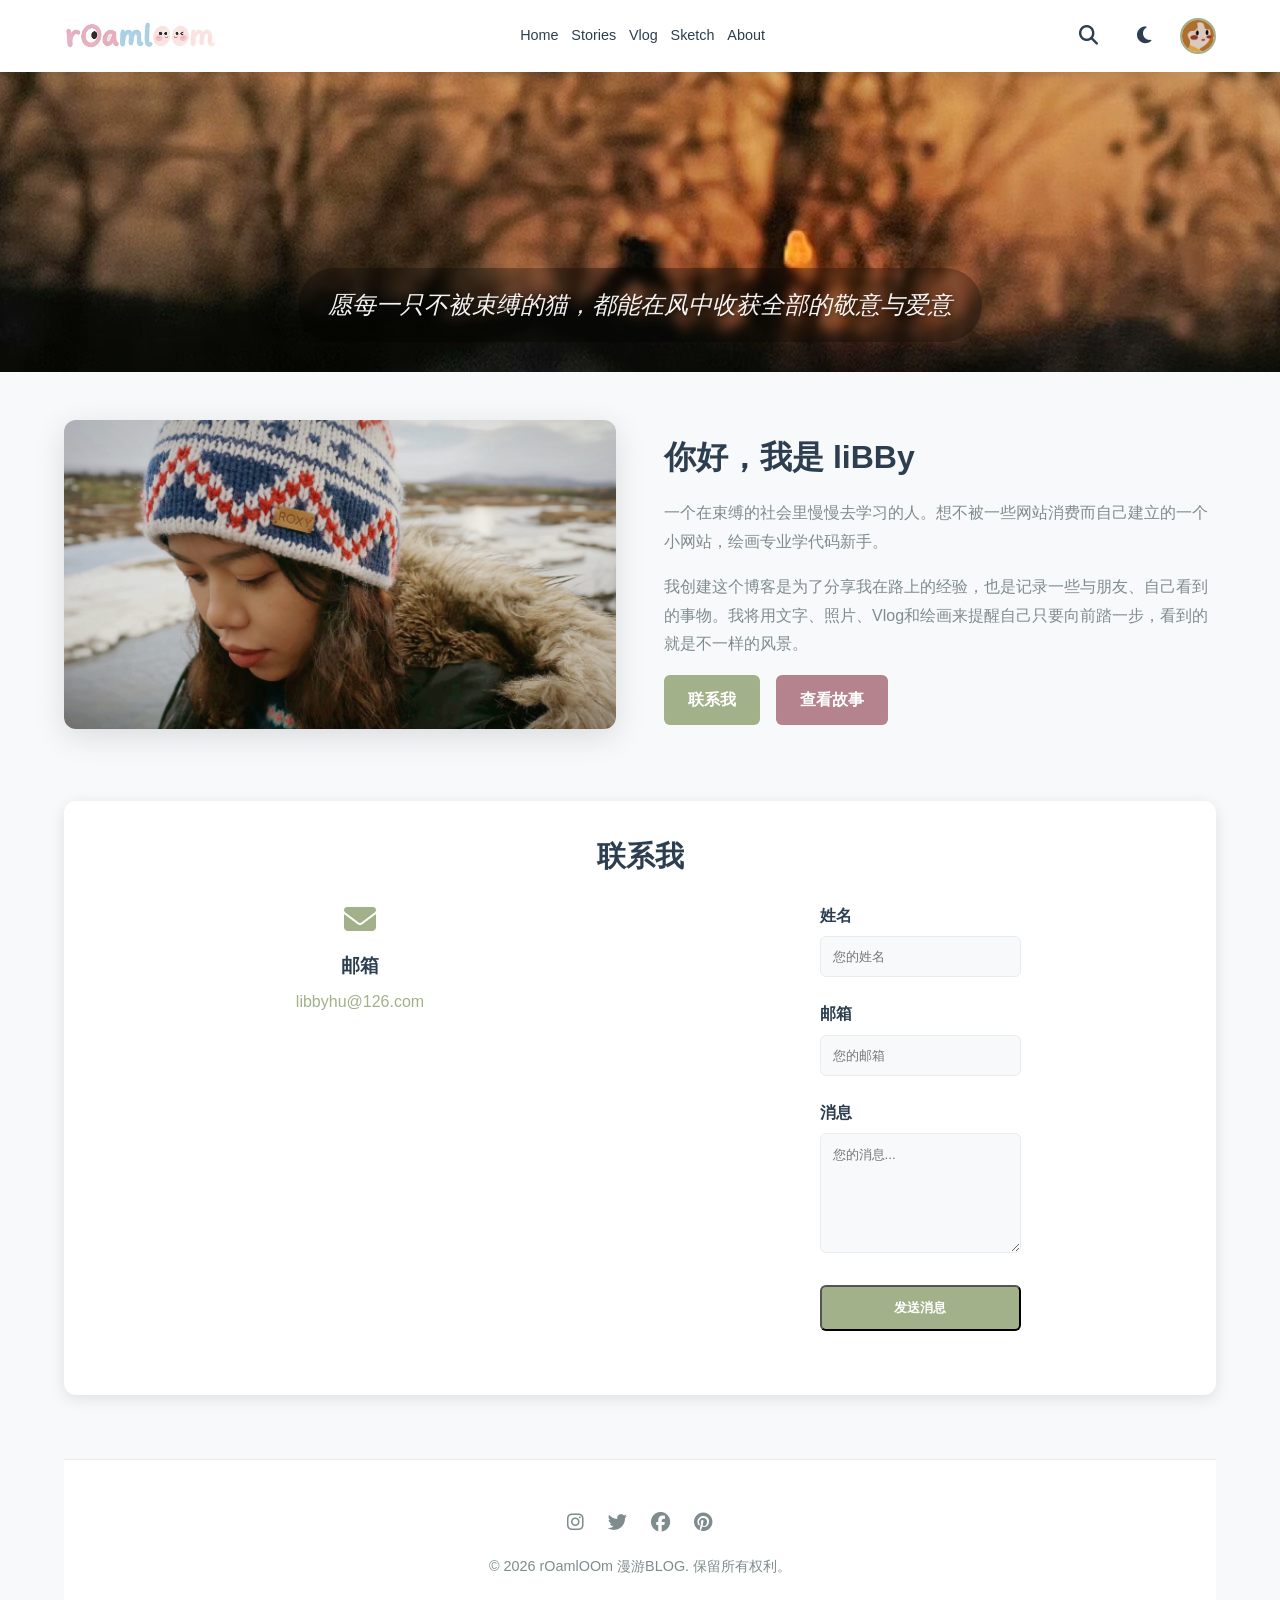
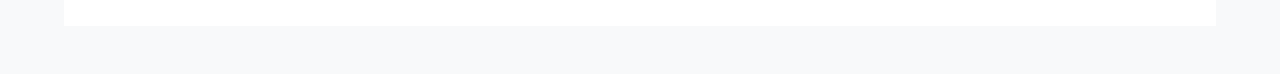
==== about.html @ 9f3d1796 "Update about.html" ====
<!DOCTYPE html>
<html lang="zh-CN">

<style>
    /* ===== 网页端导航 (正常大小) ===== */
    @media (min-width: 769px) {
        .nav-menu {
            display: flex;
            list-style: none;
            gap: 2rem;
            margin: 0;
            padding: 0;
        }
        
        .nav-menu a {
            font-family: 'Comic Sans MS', 'Chalkboard SE', '幼圆', 'Yuanti SC', cursive, sans-serif;
            font-size: 1.3rem;  /* 网页端正常大小 */
            font-weight: 500;
            color: var(--text-primary);
            text-decoration: none;
            padding: 0.5rem 0.8rem;
            transition: all 0.2s ease;
            border-radius: 30px;
            display: inline-block;
        }
        
        .nav-menu a:hover {
            color: var(--accent-main);
            background: rgba(163, 177, 138, 0.1);
            transform: translateY(-2px);
        }
        
        /* Logo 和头像网页端正常大小 */
        .logo img {
            height: 40px;
        }
        
        .nav-avatar {
            width: 36px;
            height: 36px;
        }
        
        .nav-btn {
            font-size: 1.2rem;
            width: 40px;
            height: 40px;
        }
    }
    
    /* ===== 手机端导航 (紧凑版) ===== */
    @media (max-width: 768px) {
        nav {
            display: flex;
            flex-wrap: wrap;
            align-items: center;
            justify-content: space-between;
            padding: 10px 0;
        }
        
        /* Logo 和头像缩小 */
        .logo img {
            height: 32px !important;
        }
        
        .nav-avatar {
            width: 32px !important;
            height: 32px !important;
        }
        
        /* 按钮组 */
        .nav-actions {
            display: flex;
            gap: 8px;
            order: 2;
        }
        
        .nav-btn {
            font-size: 1.1rem !important;
            width: 36px !important;
            height: 36px !important;
        }
        
        /* 导航菜单 - 放在第二行 */
        .nav-menu {
            display: flex !important;
            flex-direction: row !important;
            flex-wrap: wrap !important;
            justify-content: center !important;
            align-items: center !important;
            gap: 8px !important;
            width: 100%;
            order: 3;
            margin-top: 12px;
            padding: 5px 0;
        }
        
        .nav-menu li {
            margin: 0 !important;
        }
        
        .nav-menu a {
            font-family: 'Comic Sans MS', 'Chalkboard SE', '幼圆', cursive, sans-serif;
            font-size: 1rem !important;
            padding: 6px 15px !important;
            white-space: nowrap;
            background: var(--bg-secondary);
            border: 1px solid var(--border-color);
            box-shadow: var(--shadow-sm);
            text-decoration: none;
            border-radius: 30px;
        }
        
        .nav-menu a:hover {
            background: var(--accent-main);
            color: white;
            transform: translateY(-2px);
        }
        
        /* Hero 调整 */
        .hero {
            min-height: 250px !important;
            margin-top: 10px;
        }
        
        .hero p {
            font-size: 1rem !important;
            padding: 12px 20px !important;
            white-space: normal !important;
            width: 95% !important;
        }
    }
    
    /* 更小屏幕 */
    @media (max-width: 480px) {
        .nav-menu a {
            font-size: 0.9rem !important;
            padding: 5px 12px !important;
        }
        
        .logo img {
            height: 28px !important;
        }
        
        .nav-avatar {
            width: 28px !important;
            height: 28px !important;
        }
        
        .nav-btn {
            font-size: 1rem !important;
            width: 32px !important;
            height: 32px !important;
        }
        
        .hero {
            min-height: 220px !important;
        }
        
        .hero p {
            font-size: 0.9rem !important;
            padding: 10px 15px !important;
        }
    }
</style>
    
<head>
    <meta charset="UTF-8">
    <meta name="viewport" content="width=device-width, initial-scale=1.0">
    <meta name="description" content="关于我 - 漫游BLOG">
    <title>关于 - 漫游BLOG</title>
    <link rel="stylesheet" href="css/style.css">
    <link rel="stylesheet" href="https://cdnjs.cloudflare.com/ajax/libs/font-awesome/6.4.0/css/all.min.css">
</head>
<body>
    <!-- Header -->
    <header>
        <div class="container">
            <nav>
                <div class="logo">
                    <!-- 【替换说明】将下方 src 中的图片链接替换为您的 Logo 图片 URL -->
                    <img src="images/about/logo.jpg"auto=format&fit=crop&w=100&q=80" alt="rOamlOOm Logo" style="height: 40px;">
                </div>
                <ul class="nav-menu">
                    <li><a href="index.html">Home</a></li>
                    <li><a href="stories.html">Stories</a></li>
                    <li><a href="vlog.html">Vlog</a></li>
                    <li><a href="sketch.html">Sketch</a></li>
                    <li><a href="about.html">About</a></li>
                </ul>
                <div class="nav-actions">
                    <button class="nav-btn" id="search-toggle" title="搜索">
                        <i class="fas fa-search"></i>
                    </button>
                    <button class="nav-btn" id="theme-toggle" title="切换主题">
                        <i class="fas fa-moon"></i>
                    </button>
                    <!-- 【替换说明】将下方 src 中的图片链接替换为您的个人头像 URL -->
                    <img src="images/about/me.jpeg"auto=format&fit=crop&w=100&q=80" alt="个人头像" class="nav-avatar" title="个人头像">
                </div>
            </nav>
        </div>
    </header>

    <!-- Hero -->
<section class="hero" style="background-image: url('images/about/about.jpg'); background-size: cover; background-position: center; min-height: 300px; position: relative;">
    <div class="container" style="position: absolute; bottom: 30px; left: 50%; transform: translateX(-50%); text-align: center; z-index: 2; width: 90%; max-width: 900px;">
        <p style="color: white; text-shadow: 2px 2px 4px rgba(0,0,0,0.5); font-size: 1.5rem; font-style: italic; background: rgba(0,0,0,0.3); padding: 18px 30px; border-radius: 50px; backdrop-filter: blur(3px); display: inline-block; white-space: nowrap;">
            愿每一只不被束缚的猫，都能在风中收获全部的敬意与爱意
        </p>
    </div>
</section>

    <!-- Main Content -->
    <main class="container-narrow">
        <div style="margin: 3rem 0;">
            <!-- About Section -->
            <div style="display: grid; grid-template-columns: 1fr 1fr; gap: 3rem; align-items: center; margin-bottom: 4rem;">
                <div>
                    <!-- 【替换说明】修改下方 src 为您的个人照片 URL -->
                    <img src="images/about/protrail.JPG"?auto=format&fit=crop&w=600&q=80" alt="关于我" style="width: 100%; border-radius: 12px; box-shadow: var(--shadow-lg);">
                </div>
                <div>
                    <h2 style="font-size: 2rem; margin-bottom: 1rem;">你好，我是 liBBy</h2>
                    <p style="margin-bottom: 1rem; line-height: 1.8; color: var(--text-secondary);">
                        一个在束缚的社会里慢慢去学习的人。想不被一些网站消费而自己建立的一个小网站，绘画专业学代码新手。
                    </p>
                    <p style="margin-bottom: 1rem; line-height: 1.8; color: var(--text-secondary);">
                        我创建这个博客是为了分享我在路上的经验，也是记录一些与朋友、自己看到的事物。我将用文字、照片、Vlog和绘画来提醒自己只要向前踏一步，看到的就是不一样的风景。
                    </p>
                    <div style="display: flex; gap: 1rem;">
                        <a href="#contact" class="btn-read">联系我</a>
                        <a href="stories.html" class="btn-read" style="background: var(--accent-alt);">查看故事</a>
                    </div>
                </div>
            </div>


            <!-- Contact Section -->
            <section id="contact" style="margin: 4rem 0; padding: 2rem; background: var(--bg-secondary); border-radius: 12px; box-shadow: var(--shadow-md);">
                <h2 style="font-size: 1.8rem; margin-bottom: 1.5rem; text-align: center;">联系我</h2>
                <div style="display: grid; grid-template-columns: repeat(auto-fit, minmax(250px, 1fr)); gap: 2rem; margin-bottom: 2rem;">
                    <div style="text-align: center;">
                        <i class="fas fa-envelope" style="font-size: 2rem; color: var(--accent-main); margin-bottom: 1rem;"></i>
                        <h3 style="margin-bottom: 0.5rem;">邮箱</h3>
                        <p><a href="libbyhu@126.com" style="color: var(--accent-main); text-decoration: none;">libbyhu@126.com</a></p>
                    </div>

                <!-- Contact Form -->
                <form style="max-width: 600px; margin: 0 auto;">
                    <div style="margin-bottom: 1.5rem;">
                        <label style="display: block; font-weight: 600; margin-bottom: 0.5rem;">姓名</label>
                        <input type="text" placeholder="您的姓名" style="width: 100%; padding: 0.75rem; border: 1px solid var(--border-color); border-radius: 6px; background: var(--bg-primary); color: var(--text-primary); font-family: inherit;">
                    </div>
                    <div style="margin-bottom: 1.5rem;">
                        <label style="display: block; font-weight: 600; margin-bottom: 0.5rem;">邮箱</label>
                        <input type="email" placeholder="您的邮箱" style="width: 100%; padding: 0.75rem; border: 1px solid var(--border-color); border-radius: 6px; background: var(--bg-primary); color: var(--text-primary); font-family: inherit;">
                    </div>
                    <div style="margin-bottom: 1.5rem;">
                        <label style="display: block; font-weight: 600; margin-bottom: 0.5rem;">消息</label>
                        <textarea placeholder="您的消息..." style="width: 100%; padding: 0.75rem; border: 1px solid var(--border-color); border-radius: 6px; background: var(--bg-primary); color: var(--text-primary); font-family: inherit; min-height: 120px;"></textarea>
                    </div>
                    <button type="submit" class="btn-read" style="width: 100%;">发送消息</button>
                </form>
            </section>

    <!-- Footer -->
    <footer>
        <div class="footer-content">
            <div class="footer-links">
                <a href="#" title="Instagram"><i class="fab fa-instagram"></i></a>
                <a href="#" title="Twitter"><i class="fab fa-twitter"></i></a>
                <a href="#" title="Facebook"><i class="fab fa-facebook"></i></a>
                <a href="#" title="Pinterest"><i class="fab fa-pinterest"></i></a>
            </div>
            <p class="footer-copyright">&copy; 2026 rOamlOOm 漫游BLOG. 保留所有权利。</p>
        </div>
    </footer>

    <script src="js/main.js"></script>
</body>
</html>
---- css/style.css ----
/* Global Variables */
:root {
    --bg-primary: #f8f9fa;
    --bg-secondary: #ffffff;
    --text-primary: #2c3e50;
    --text-secondary: #7f8c8d;
    --border-color: #e9ecef;
    --accent-main: #a3b18a;
    --accent-alt: #b5838d;
    --shadow-sm: 0 2px 8px rgba(0, 0, 0, 0.08);
    --shadow-md: 0 4px 16px rgba(0, 0, 0, 0.1);
    --shadow-lg: 0 8px 32px rgba(0, 0, 0, 0.12);
}

[data-theme="dark"] {
    --bg-primary: #0f1419;
    --bg-secondary: #1a1f2e;
    --text-primary: #e8eaed;
    --text-secondary: #9ca3af;
    --border-color: #2d3748;
    --accent-main: #84a59d;
    --accent-alt: #c9a87c;
    --shadow-sm: 0 2px 8px rgba(0, 0, 0, 0.3);
    --shadow-md: 0 4px 16px rgba(0, 0, 0, 0.4);
    --shadow-lg: 0 8px 32px rgba(0, 0, 0, 0.5);
}

* {
    margin: 0;
    padding: 0;
    box-sizing: border-box;
}

html {
    scroll-behavior: smooth;
}

body {
    font-family: -apple-system, BlinkMacSystemFont, 'Segoe UI', 'PingFang SC', sans-serif;
    background-color: var(--bg-primary);
    color: var(--text-primary);
    line-height: 1.6;
    transition: background-color 0.3s ease, color 0.3s ease;
}

.container {
    max-width: 1200px;
    margin: 0 auto;
    padding: 0 1.5rem;
}

.container-narrow {
    max-width: 1200px;
    margin: 0 auto;
    padding: 0 1.5rem;
}

/* Header & Navigation */
header {
    background: var(--bg-secondary);
    box-shadow: var(--shadow-sm);
    position: sticky;
    top: 0;
    z-index: 100;
}

nav {
    display: flex;
    justify-content: space-between;
    align-items: center;
    padding: 1rem 0;
}

.logo {
    display: flex;
    align-items: center;
    gap: 0.5rem;
}

.logo img {
    height: 40px;
    width: auto;
    object-fit: contain;
}

.logo-text {
    font-size: 1.2rem;
    font-weight: 700;
    color: var(--accent-main);
    letter-spacing: 1px;
}

.nav-menu {
    display: flex;
    list-style: none;
    gap: 2rem;
}

.nav-menu a {
    color: var(--text-primary);
    font-weight: 500;
    transition: color 0.3s ease;
}

.nav-menu a:hover {
    color: var(--accent-main);
}

.nav-actions {
    display: flex;
    gap: 1rem;
    align-items: center;
}

.nav-avatar {
    width: 36px;
    height: 36px;
    border-radius: 50%;
    object-fit: cover;
    cursor: pointer;
    transition: transform 0.3s ease, box-shadow 0.3s ease;
    border: 2px solid var(--accent-main);
}

.nav-avatar:hover {
    transform: scale(1.1);
    box-shadow: var(--shadow-md);
}

.nav-btn {
    background: none;
    border: none;
    color: var(--text-primary);
    font-size: 1.2rem;
    cursor: pointer;
    transition: color 0.3s ease;
}

.nav-btn:hover {
    color: var(--accent-main);
}

/* Hero Section */
.hero {
    background: linear-gradient(135deg, var(--accent-main), #5b8fb8);
    color: white;
    padding: 6rem 0;
    text-align: center;
}

.hero h1 {
    font-size: 3.5rem;
    margin-bottom: 1rem;
    font-weight: 700;
}

.hero p {
    font-size: 1.3rem;
    opacity: 0.95;
}

/* Stories Section - Divider */
.stories-divider {
    display: grid;
    grid-template-columns: 1fr 1fr;
    gap: 2rem;
    margin: 3rem 0;
}

.stories-section {
    display: flex;
    flex-direction: column;
    gap: 2rem;
}

.stories-section-title {
    font-size: 1.5rem;
    font-weight: 700;
    color: var(--accent-main);
    margin-bottom: 1rem;
    padding-bottom: 1rem;
    border-bottom: 2px solid var(--accent-main);
}

/* Footprints Section (Home Page) */
.footprints-section {
    display: grid;
    grid-template-columns: 300px 1fr;
    gap: 3rem;
    margin: 3rem 0;
    align-items: start;
}

.footprints-list {
    background: var(--bg-secondary);
    padding: 2rem;
    border-radius: 12px;
    box-shadow: var(--shadow-md);
    position: sticky;
    top: 100px;
}

.footprints-list h3 {
    font-size: 1.2rem;
    margin-bottom: 1.5rem;
    color: var(--accent-main);
}

.footprints-category {
    margin-bottom: 2rem;
}

.footprints-category h4 {
    font-size: 0.85rem;
    text-transform: uppercase;
    letter-spacing: 1px;
    color: var(--text-secondary);
    margin-bottom: 1rem;
    font-weight: 600;
}

.footprints-list ul {
    list-style: none;
}

.footprints-list li {
    margin-bottom: 0.75rem;
}

.footprints-list a {
    display: inline-flex;
    align-items: center;
    gap: 0.5rem;
    color: var(--text-primary);
    text-decoration: none;
    border-bottom: 1px solid transparent;
    transition: all 0.3s ease;
    font-size: 0.95rem;
}

.footprints-list a:hover {
    color: var(--accent-main);
    border-bottom-color: var(--accent-main);
    padding-left: 0.5rem;
}

.stories-preview {
    display: flex;
    flex-direction: column;
    gap: 1.5rem;
}

/* Grid & Cards */
.grid {
    display: grid;
    grid-template-columns: repeat(auto-fill, minmax(300px, 1fr));
    gap: 2rem;
}

.card {
    background: var(--bg-secondary);
    border-radius: 12px;
    overflow: hidden;
    box-shadow: var(--shadow-md);
    transition: transform 0.3s ease, box-shadow 0.3s ease;
}

.card:hover {
    transform: translateY(-8px);
    box-shadow: var(--shadow-lg);
}

.card-image {
    width: 100%;
    height: 150px;
    object-fit: cover;
}

.card-content {
    padding: 1.5rem;
}

.card-tag {
    display: inline-block;
    background: var(--accent-main);
    color: white;
    padding: 0.4rem 0.8rem;
    border-radius: 20px;
    font-size: 0.8rem;
    margin-bottom: 0.75rem;
}

.card-title {
    font-size: 1.3rem;
    margin-bottom: 0.5rem;
    color: var(--text-primary);
}

.card-meta {
    font-size: 0.9rem;
    color: var(--text-secondary);
    margin-bottom: 0.75rem;
}

.card-description {
    color: var(--text-secondary);
    margin-bottom: 1rem;
}

.btn-read {
    display: inline-block;
    background: var(--accent-main);
    color: white;
    padding: 0.75rem 1.5rem;
    border-radius: 6px;
    font-weight: 600;
    transition: background 0.3s ease;
    text-decoration: none;
}

.btn-read:hover {
    background: var(--accent-alt);
}

/* Stories Page */
.stories-grid {
    display: grid;
    grid-template-columns: repeat(auto-fill, minmax(280px, 1fr));
    gap: 2rem;
    margin: 3rem 0;
}

.story-card {
    background: var(--bg-secondary);
    border-radius: 12px;
    overflow: hidden;
    box-shadow: var(--shadow-md);
    transition: transform 0.3s ease;
}

.story-card:hover {
    transform: translateY(-8px);
    box-shadow: var(--shadow-lg);
}

.story-card-image {
    width: 100%;
    height: 180px;
    object-fit: cover;
}

.story-card-content {
    padding: 1.5rem;
}

.story-card-title {
    font-size: 1.2rem;
    margin-bottom: 0.5rem;
    color: var(--text-primary);
}

.story-card-meta {
    font-size: 0.85rem;
    color: var(--text-secondary);
    margin-bottom: 0.75rem;
}

.story-card-tag {
    display: inline-block;
    background: var(--accent-main);
    color: white;
    padding: 0.3rem 0.6rem;
    border-radius: 4px;
    font-size: 0.75rem;
}

/* Gallery */
.gallery-grid {
    display: grid;
    grid-template-columns: repeat(4, 1fr);  /* 固定一行4列 */
    gap: 1rem;
    margin: 2rem 0;
}

.gallery-item {
    position: relative;
    overflow: hidden;
    border-radius: 8px;
    cursor: pointer;
    aspect-ratio: 1;
}

.gallery-item img {
    width: 100%;
    height: 100%;
    object-fit: cover;
    transition: transform 0.3s ease;
}

.gallery-item:hover img {
    transform: scale(1.1);
}

/* Lightbox */
.lightbox {
    display: none;
    position: fixed;
    top: 0;
    left: 0;
    width: 100%;
    height: 100%;
    background: rgba(0, 0, 0, 0.9);
    z-index: 1000;
    justify-content: center;
    align-items: center;
}

.lightbox.active {
    display: flex;
}

.lightbox-content {
    position: relative;
    max-width: 90%;
    max-height: 90%;
}

.lightbox-image {
    width: 100%;
    height: 100%;
    object-fit: contain;
}

.lightbox-close {
    position: absolute;
    top: 20px;
    right: 20px;
    font-size: 2rem;
    color: white;
    cursor: pointer;
    background: none;
    border: none;
}

.lightbox-nav {
    position: absolute;
    top: 50%;
    transform: translateY(-50%);
    background: rgba(255, 255, 255, 0.2);
    color: white;
    border: none;
    font-size: 2rem;
    padding: 1rem;
    cursor: pointer;
}

.lightbox-prev {
    left: 20px;
}

.lightbox-next {
    right: 20px;
}

/* Search Modal */
.search-modal {
    display: none;
    position: fixed;
    top: 0;
    left: 0;
    width: 100%;
    height: 100%;
    background: rgba(0, 0, 0, 0.7);
    z-index: 999;
    justify-content: center;
    align-items: center;
}

.search-modal.active {
    display: flex;
}

.search-modal-content {
    background: var(--bg-secondary);
    padding: 2rem;
    border-radius: 12px;
    width: 90%;
    max-width: 500px;
    box-shadow: var(--shadow-lg);
}

.search-input {
    width: 100%;
    padding: 1rem;
    border: 1px solid var(--border-color);
    border-radius: 8px;
    font-size: 1rem;
    background: var(--bg-primary);
    color: var(--text-primary);
    margin-bottom: 1rem;
}

.search-input:focus {
    outline: none;
    border-color: var(--accent-main);
}

.search-results {
    max-height: 400px;
    overflow-y: auto;
}

.search-result-item {
    padding: 1rem;
    border-bottom: 1px solid var(--border-color);
    cursor: pointer;
    transition: background 0.3s ease;
}

.search-result-item:hover {
    background: var(--bg-primary);
}

/* Article Page */
.article-hero {
    background-size: cover;
    background-position: center;
    height: 400px;
    display: flex;
    align-items: flex-end;
    padding: 3rem 0;
    position: relative;
}

.article-hero::before {
    content: '';
    position: absolute;
    top: 0;
    left: 0;
    right: 0;
    bottom: 0;
    background: rgba(0, 0, 0, 0.4);
}

.article-hero-content {
    position: relative;
    z-index: 2;
    color: white;
    width: 100%;
}

.article-hero h1 {
    font-size: 2.5rem;
    margin-bottom: 1rem;
}

.article-body {
    background: var(--bg-secondary);
    padding: 3rem;
    margin: 2rem 0;
    border-radius: 12px;
    box-shadow: var(--shadow-md);
}

.article-content {
    max-width: 800px;
    margin: 0 auto;
}

.article-content h2 {
    font-size: 1.8rem;
    margin: 2rem 0 1rem 0;
}

.article-content h3 {
    font-size: 1.3rem;
    margin: 1.5rem 0 0.8rem 0;
}

.article-content p {
    margin-bottom: 1.5rem;
    line-height: 1.8;
}

.article-gallery {
    display: grid;
    grid-template-columns: repeat(auto-fit, minmax(300px, 1fr));
    gap: 1.5rem;
    margin: 2rem 0;
}

.article-gallery img {
    width: 100%;
    height: 300px;
    object-fit: cover;
    border-radius: 8px;
}

.video-embed {
    position: relative;
    padding-bottom: 56.25%;
    height: 0;
    overflow: hidden;
    margin: 2rem 0;
    border-radius: 8px;
}

.video-embed iframe {
    position: absolute;
    top: 0;
    left: 0;
    width: 100%;
    height: 100%;
    border: none;
}

.video-grid {
    display: grid;
    grid-template-columns: repeat(4, 1fr);
    gap: 25px;
    margin: 3rem 0;
}

.video-item {
    background: var(--bg-secondary);
    border-radius: 12px;
    overflow: hidden;
    box-shadow: var(--shadow-md);
    transition: transform 0.3s ease;
}

.video-item:hover {
    transform: translateY(-5px);
}

.video-thumbnail {
    width: 100%;
    height: 220px;  /* 固定高度，比原来的180px大 */
    background: #000;
    overflow: hidden;
}

.video-thumbnail video {
    width: 100%;
    height: 100%;
    object-fit: cover;  /* 用cover填满整个框，确保没有黑边 */
    display: block;
}

.video-info {
    padding: 15px;
}

.video-info h3 {
    font-size: 1.1rem;
    margin-bottom: 8px;
    color: var(--text-primary);
    line-height: 1.4;
    /* 限制标题最多两行，保持统一高度 */
    display: -webkit-box;
    -webkit-line-clamp: 2;
    -webkit-box-orient: vertical;
    overflow: hidden;
    min-height: 3em;
}

.video-info p {
    color: var(--text-secondary);
    font-size: 0.9rem;
    margin: 0;
}

/* 响应式：屏幕变小时调整列数 */
@media (max-width: 992px) {
    .video-grid {
        grid-template-columns: repeat(3, 1fr);
    }
}

@media (max-width: 768px) {
    .video-grid {
        grid-template-columns: repeat(2, 1fr);
    }
    .video-thumbnail {
        height: 200px;
    }
}

@media (max-width: 480px) {
    .video-grid {
        grid-template-columns: 1fr;
    }
    .video-thumbnail {
        height: 240px;  /* 手机上稍微大一点 */
    }
}


/* Footer */
footer {
    background: var(--bg-secondary);
    border-top: 1px solid var(--border-color);
    padding: 3rem 0;
    margin-top: 4rem;
}

.footer-content {
    max-width: 1200px;
    margin: 0 auto;
    text-align: center;
}

.footer-links {
    display: flex;
    justify-content: center;
    gap: 1.5rem;
    margin-bottom: 1rem;
}

.footer-links a {
    font-size: 1.2rem;
    color: var(--text-secondary);
    transition: color 0.3s ease;
}

.footer-links a:hover {
    color: var(--accent-main);
}

.footer-copyright {
    color: var(--text-secondary);
    font-size: 0.9rem;
}

/* Responsive */
@media (max-width: 768px) {
    .hero h1 {
        font-size: 2rem;
    }

    .footprints-section {
        grid-template-columns: 1fr;
        gap: 2rem;
    }

    .footprints-list {
        position: static;
    }

    .grid,
    .stories-grid,
    .video-grid {
        grid-template-columns: 1fr;
    }

    .nav-menu {
        gap: 1rem;
        font-size: 0.9rem;
    }
}

@media (max-width: 768px) {
    .gallery-grid {
        grid-template-columns: repeat(5, 1fr);
        gap: 0.8rem;
    }

  .nav-menu {
    flex-direction: column;
  }
}
    .nav-menu {
        display: flex;  /* 改成 flex，让菜单显示 */
        flex-wrap: wrap;  /* 允许换行 */
        justify-content: center;  /* 居中 */
        gap: 0.8rem;  /* 减小间距 */
    }
    
    .nav-menu li {
        margin: 0;
    }
    
    .nav-menu a {
        font-size: 0.9rem;  /* 字体小一点 */
        padding: 0.3rem 0;  /* 减少内边距 */
    }
}
    .hero h1 {
        font-size: 1.5rem;
    }

    .gallery-grid {
        grid-template-columns: repeat(2, 1fr);
        gap: 1rem;
    }
}
/* ===== 文章左侧目录（TOC） ===== */
.article-layout {
  display: flex;
  gap: 40px;
  align-items: flex-start;
}

.article-toc {
  width: 230px;
  position: sticky;
  top: 100px;
  height: fit-content;

  background: rgba(255, 235, 150, 0.08);
  border: 1px solid rgba(255, 200, 0, 0.3);
  border-radius: 12px;
  padding: 16px;
  backdrop-filter: blur(6px); /* 毛玻璃效果 */
}

.article-toc ul {
  list-style: none;
  padding: 0;
}

.article-toc a {
  text-decoration: none;
  color: #666;
  font-size: 14px;
  padding: 6px 8px;
  border-radius: 6px;
  transition: all 0.2s ease;
}

.article-toc a:hover {
  background: rgba(255, 200, 0, 0.25);
  color: #000;
  transform: translateX(3px); /* 微微右移 */
}

.article-toc a::before {
  content: "👉";
  margin-right: 6px;
}

.article-content {
  flex: 1;
  min-width: 0;
}
.article-content h2 {
  scroll-margin-top: 100px;
}

.image-caption-corner {
    position: absolute;
    bottom: 10px;
    left: 10px;
    background: rgba(0,0,0,0.6);
    color: white;
    padding: 4px 8px;

    /* 移动端优化 */
@media (max-width: 768px) {
    /* 让足迹部分变成上下排列 */
    .footprints-section {
        grid-template-columns: 1fr !important;
        gap: 1rem !important;
    }

    /* 左侧列表变成横向滚动或网格 */
    .footprints-list {
        position: static !important;
        width: 100% !important;
        padding: 1rem !important;
    }

    /* 让国家列表横向排列 */
    .footprints-category ul {
        display: flex;
        flex-wrap: wrap;
        gap: 10px;
    }

    .footprints-category li {
        margin-bottom: 0;
    }

    .footprints-category a {
        display: inline-block;
        background: var(--bg-secondary);
        padding: 8px 16px;
        border-radius: 30px;
        border: 1px solid var(--border-color);
        font-size: 0.9rem;
    }

    /* 卡片图片在手机上调整 */
    .card-image {
        height: 250px;
    }

    /* Hero 文字在手机上不换行问题 */
    .hero p {
        white-space: normal !important;
        font-size: 1.2rem !important;
        padding: 15px 20px !important;
        width: 95% !important;
    }
}

/* 小屏幕手机 */
@media (max-width: 480px) {
    .hero p {
        font-size: 1rem !important;
        padding: 12px 15px !important;
    }

    .footprints-category ul {
        gap: 8px;
    }

    .footprints-category a {
        padding: 6px 12px;
        font-size: 0.8rem;
    }
}
    border-radius: 4px;
    font-size: 0.7rem;
    opacity: 0.8;
}
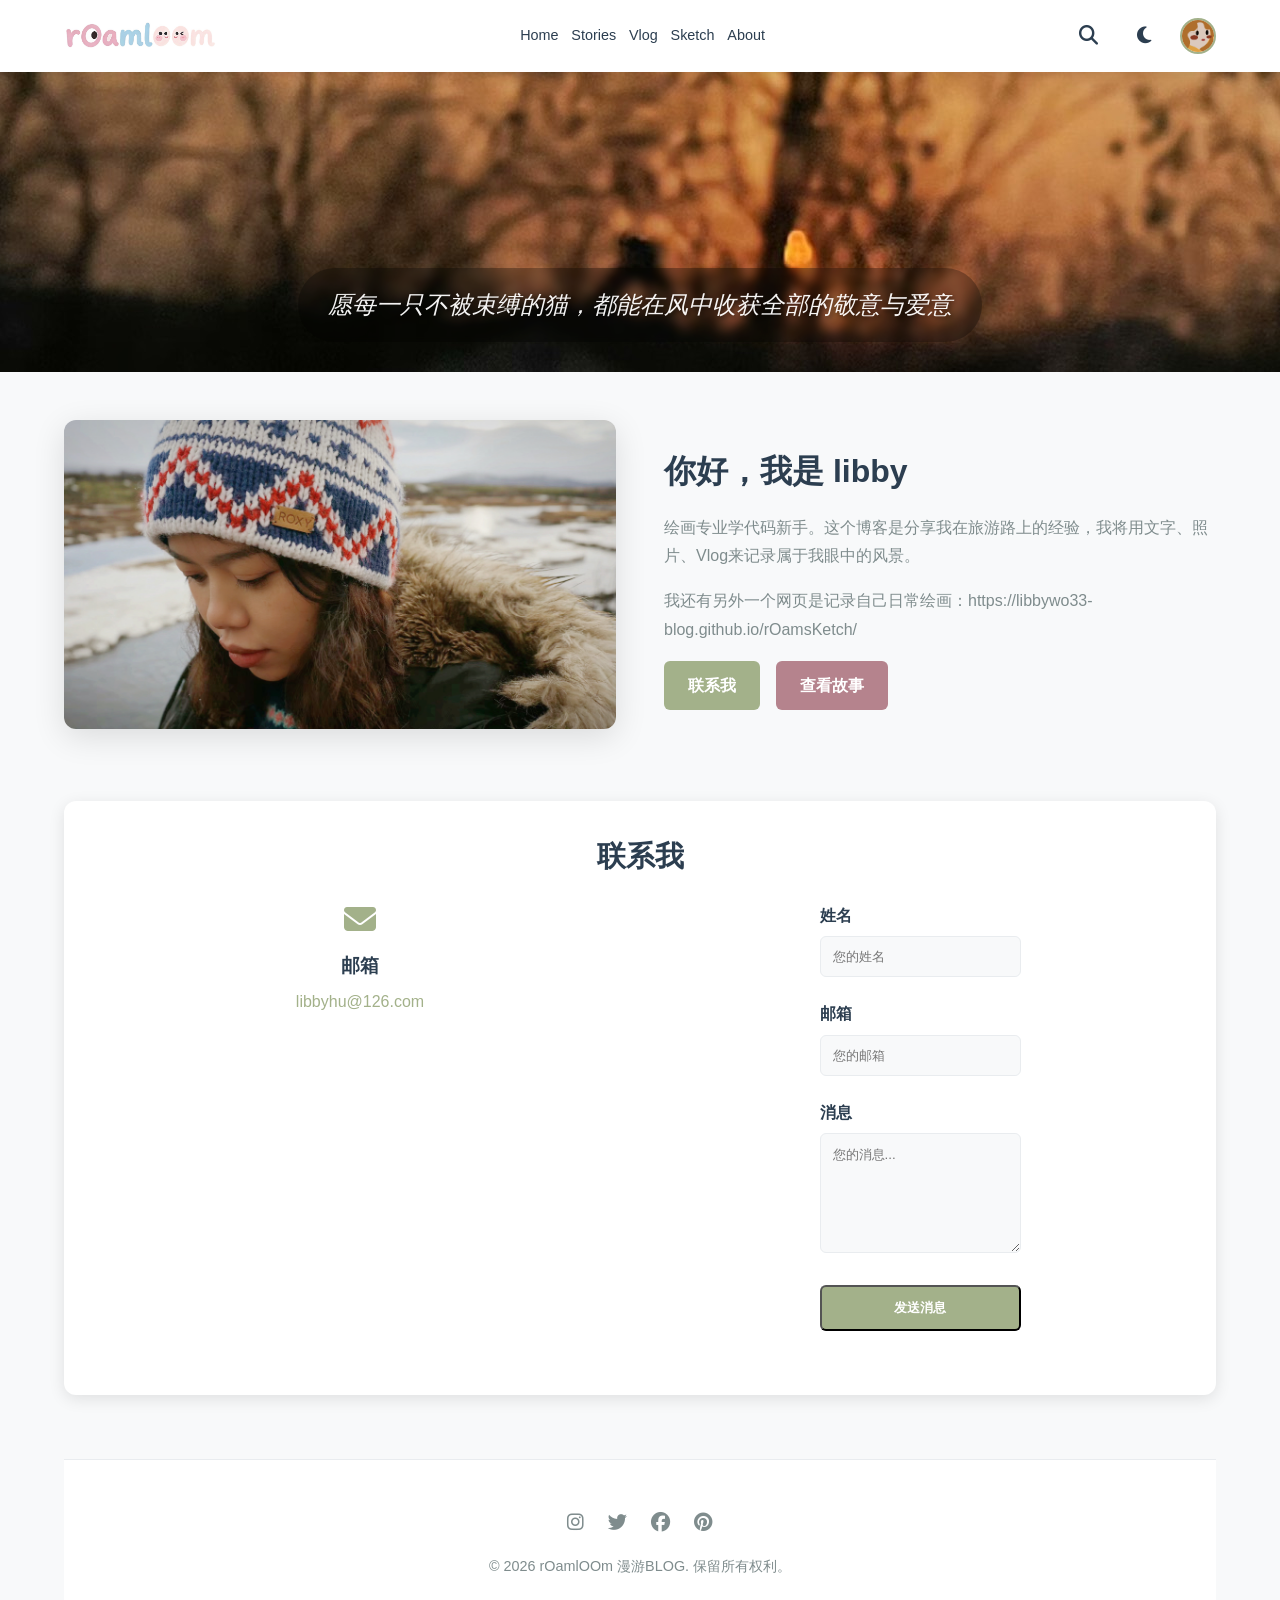
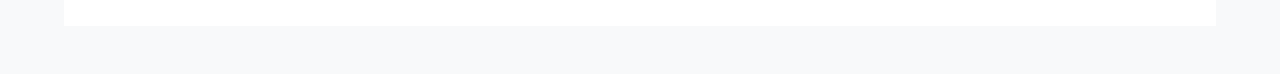
==== commit ec9655da: "Update about.html" ====
--- a/about.html
+++ b/about.html
@@ -220,12 +220,13 @@
                     <img src="images/about/protrail.JPG"?auto=format&fit=crop&w=600&q=80" alt="关于我" style="width: 100%; border-radius: 12px; box-shadow: var(--shadow-lg);">
                 </div>
                 <div>
-                    <h2 style="font-size: 2rem; margin-bottom: 1rem;">你好，我是 liBBy</h2>
+                    <h2 style="font-size: 2rem; margin-bottom: 1rem;">你好，我是 libby</h2>
                     <p style="margin-bottom: 1rem; line-height: 1.8; color: var(--text-secondary);">
-                        一个在束缚的社会里慢慢去学习的人。想不被一些网站消费而自己建立的一个小网站，绘画专业学代码新手。
+                        绘画专业学代码新手。这个博客是分享我在旅游路上的经验，我将用文字、照片、Vlog来记录属于我眼中的风景。
+                    </p>
                     </p>
                     <p style="margin-bottom: 1rem; line-height: 1.8; color: var(--text-secondary);">
-                        我创建这个博客是为了分享我在路上的经验，也是记录一些与朋友、自己看到的事物。我将用文字、照片、Vlog和绘画来提醒自己只要向前踏一步，看到的就是不一样的风景。
+                        我还有另外一个网页是记录自己日常绘画：https://libbywo33-blog.github.io/rOamsKetch/
                     </p>
                     <div style="display: flex; gap: 1rem;">
                         <a href="#contact" class="btn-read">联系我</a>
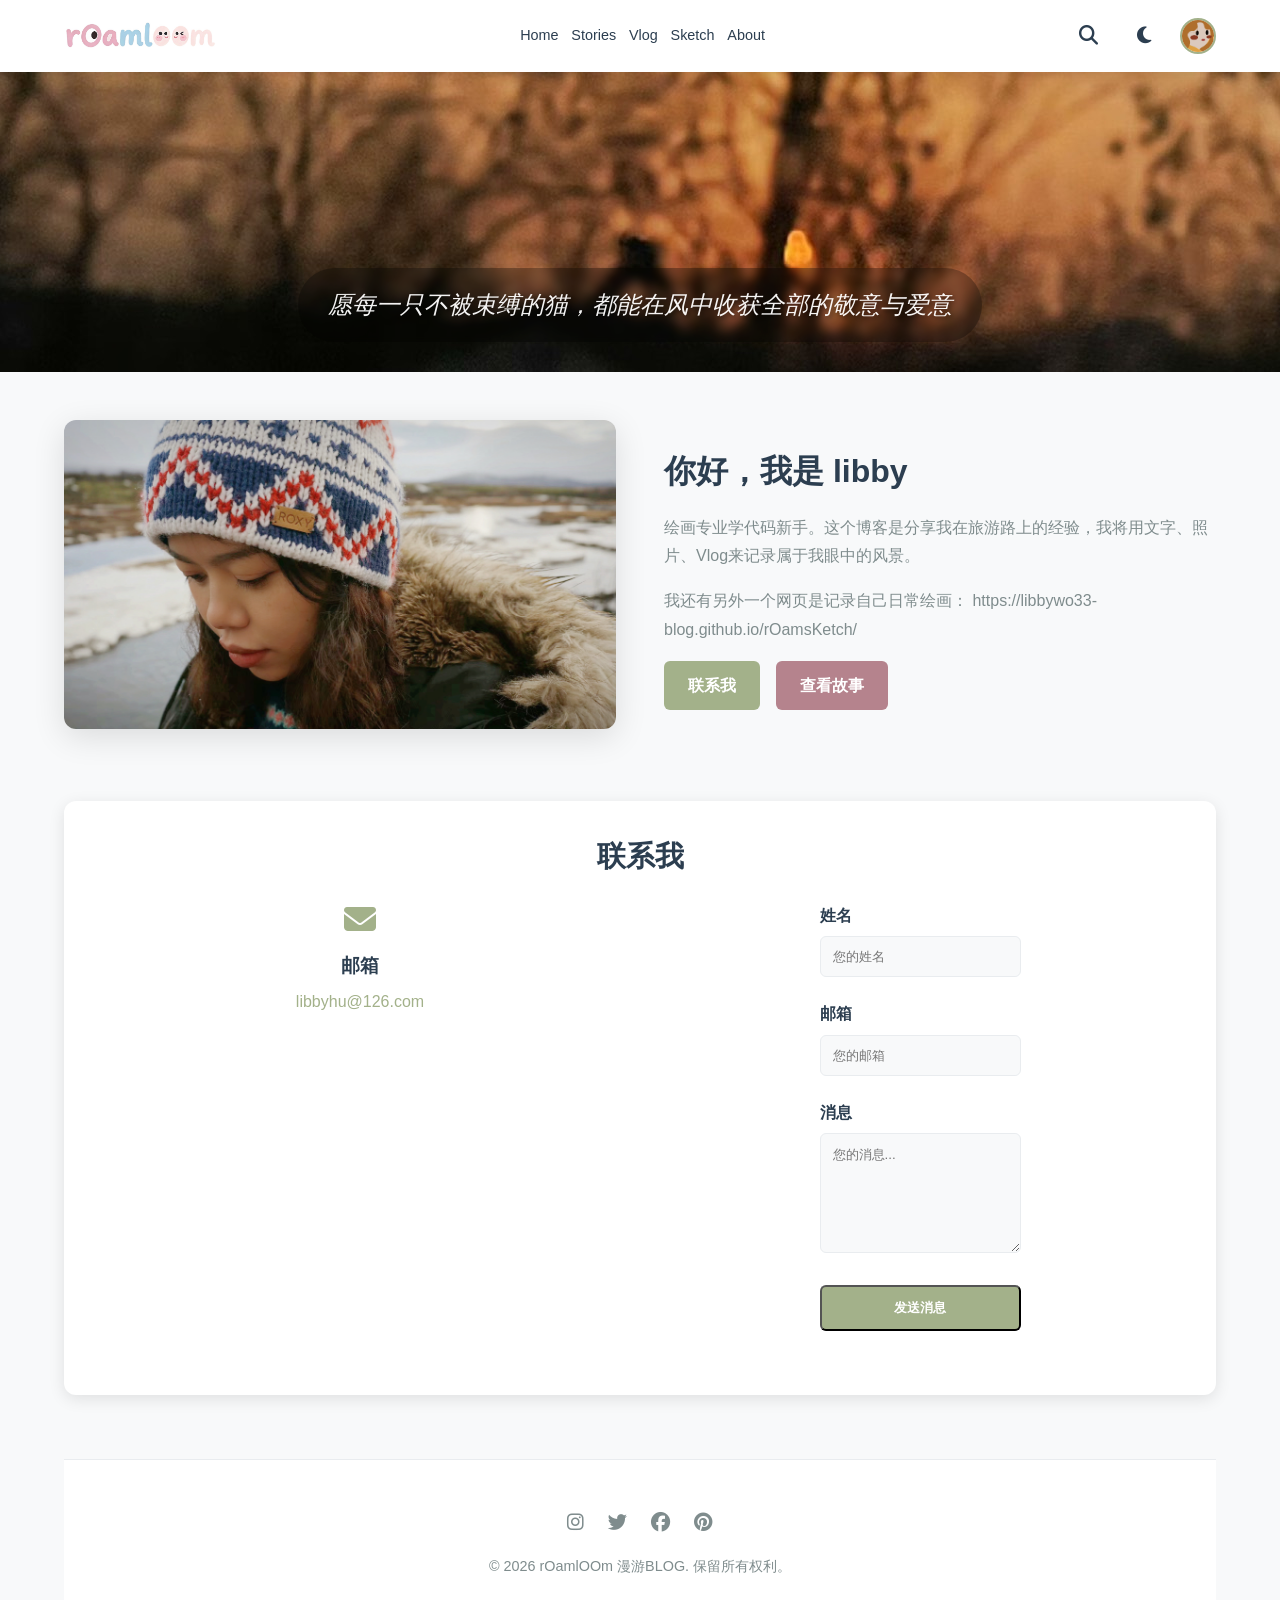
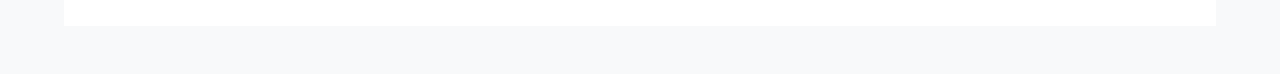
==== commit 72d7c613: "Update about.html" ====
--- a/about.html
+++ b/about.html
@@ -226,7 +226,8 @@
                     </p>
                     </p>
                     <p style="margin-bottom: 1rem; line-height: 1.8; color: var(--text-secondary);">
-                        我还有另外一个网页是记录自己日常绘画：https://libbywo33-blog.github.io/rOamsKetch/
+                        我还有另外一个网页是记录自己日常绘画：
+                        https://libbywo33-blog.github.io/rOamsKetch/
                     </p>
                     <div style="display: flex; gap: 1rem;">
                         <a href="#contact" class="btn-read">联系我</a>
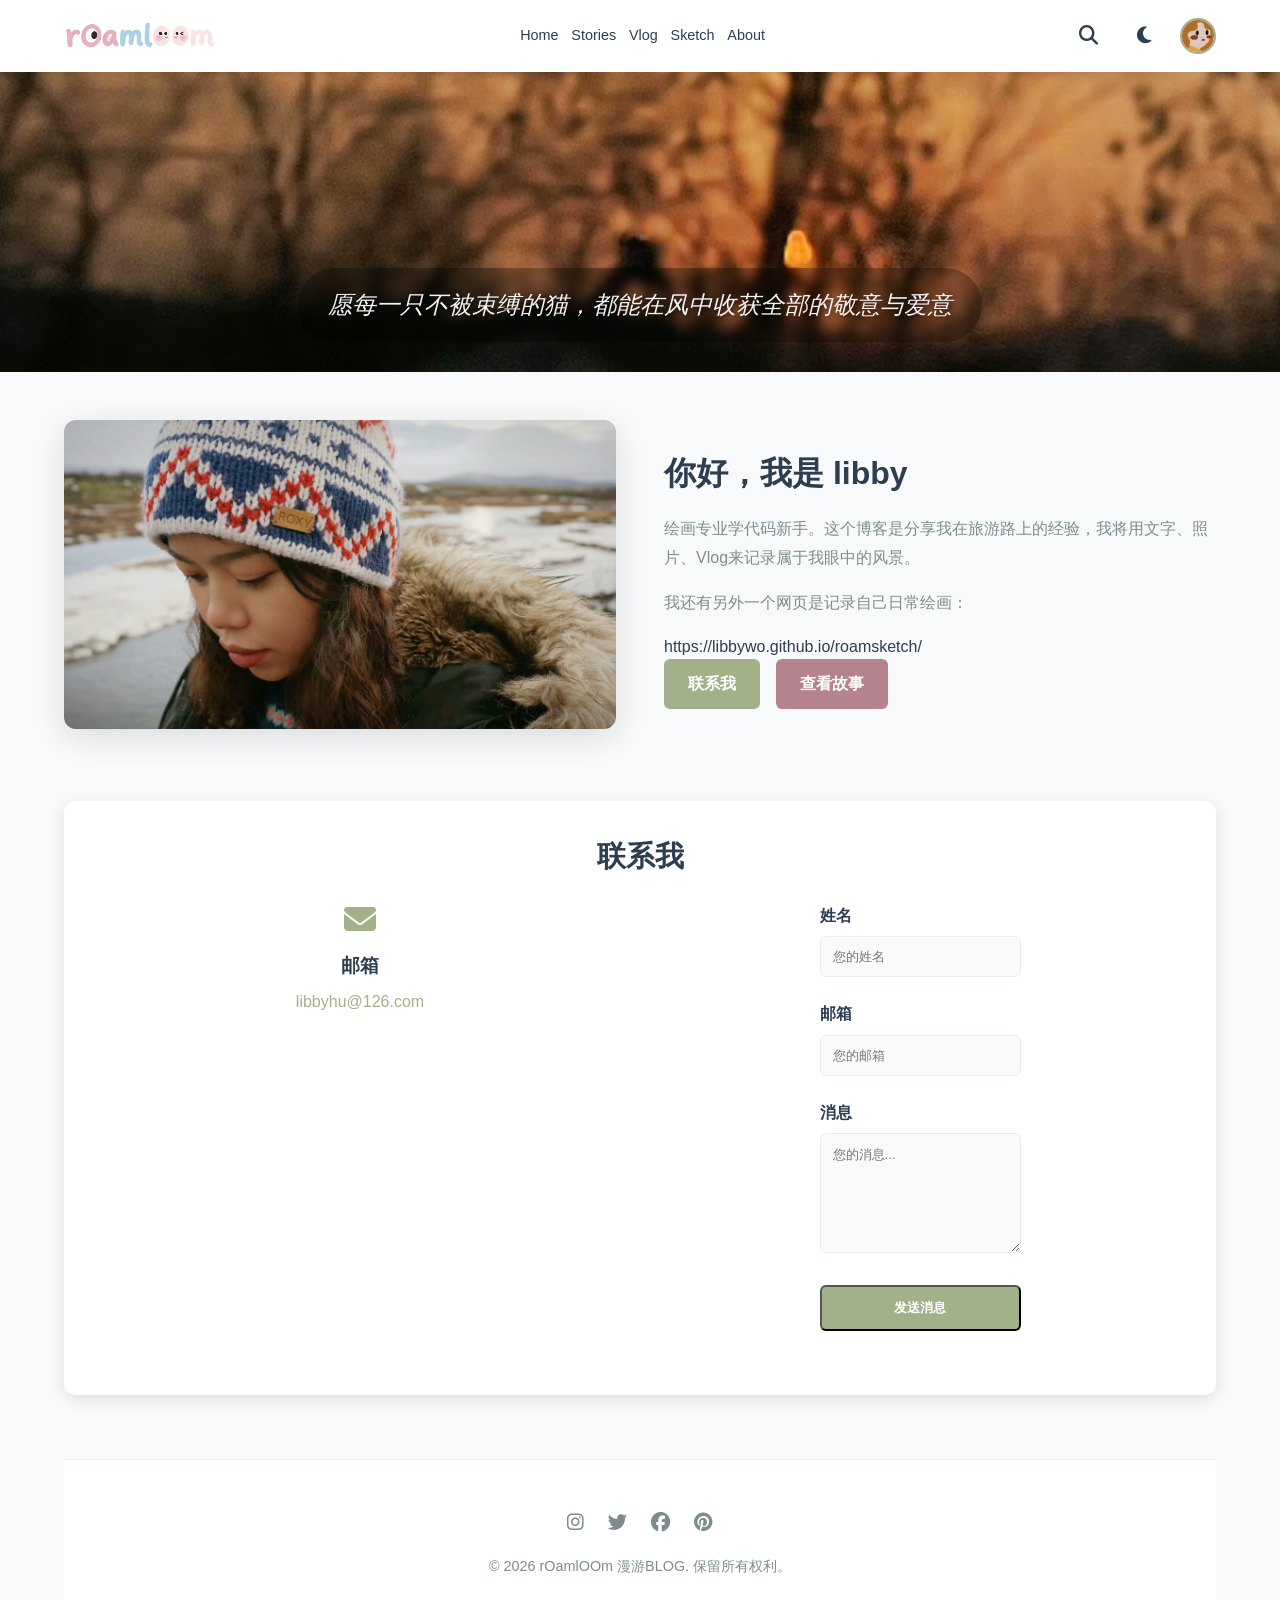
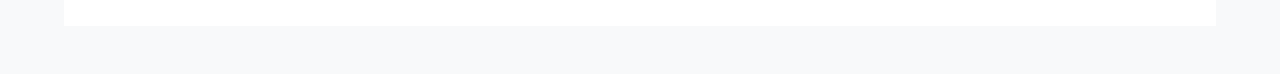
==== commit 63effeaa: "Update about.html" ====
--- a/about.html
+++ b/about.html
@@ -226,9 +226,9 @@
                     </p>
                     </p>
                     <p style="margin-bottom: 1rem; line-height: 1.8; color: var(--text-secondary);">
-                        我还有另外一个网页是记录自己日常绘画：
-                        https://libbywo33-blog.github.io/rOamsKetch/
-                    </p>
+                        我还有另外一个网页是记录自己日常绘画：</p>
+                     </p>https://libbywo.github.io/roamsketch/</p>
+                    
                     <div style="display: flex; gap: 1rem;">
                         <a href="#contact" class="btn-read">联系我</a>
                         <a href="stories.html" class="btn-read" style="background: var(--accent-alt);">查看故事</a>
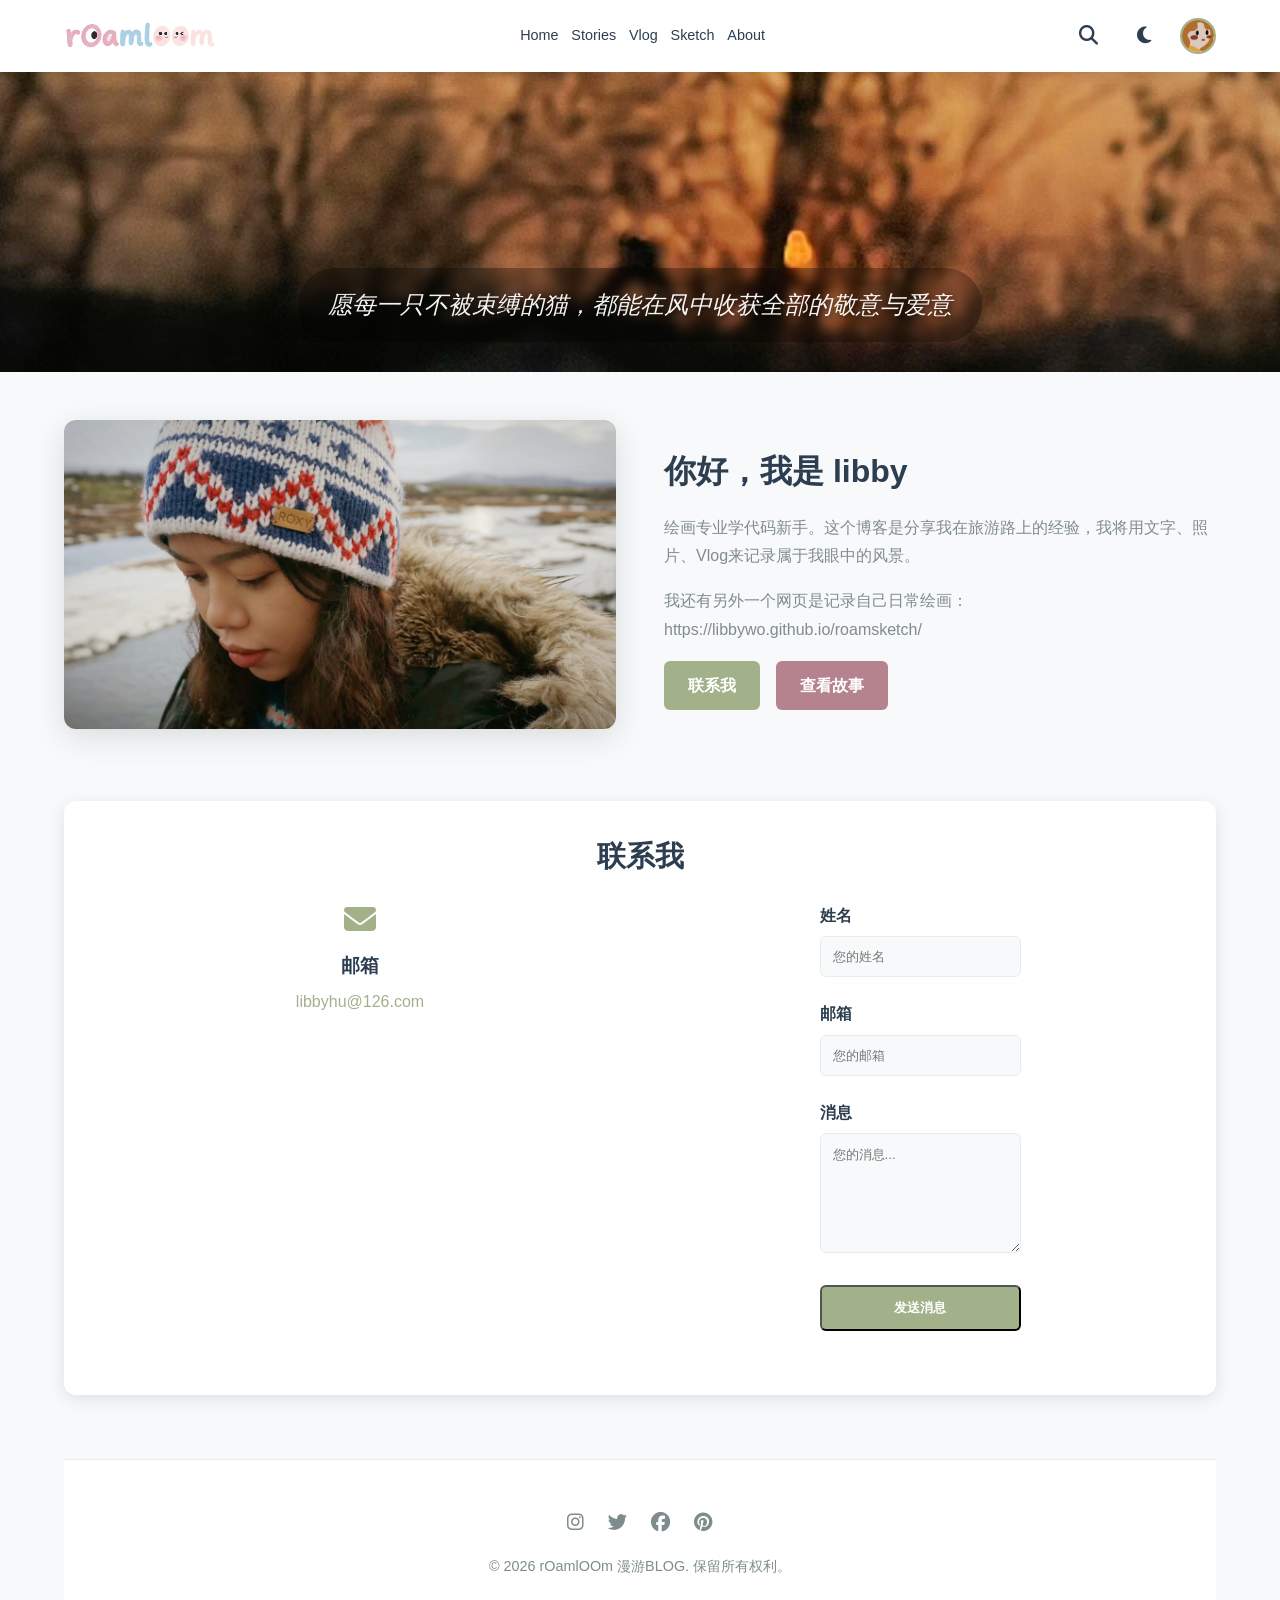
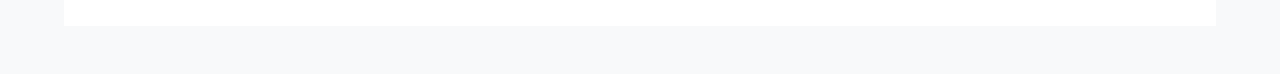
==== commit a966c20d: "Update about.html" ====
--- a/about.html
+++ b/about.html
@@ -226,8 +226,8 @@
                     </p>
                     </p>
                     <p style="margin-bottom: 1rem; line-height: 1.8; color: var(--text-secondary);">
-                        我还有另外一个网页是记录自己日常绘画：</p>
-                     </p>https://libbywo.github.io/roamsketch/</p>
+                        我还有另外一个网页是记录自己日常绘画：https://libbywo.github.io/roamsketch/
+                    </p>
                     
                     <div style="display: flex; gap: 1rem;">
                         <a href="#contact" class="btn-read">联系我</a>
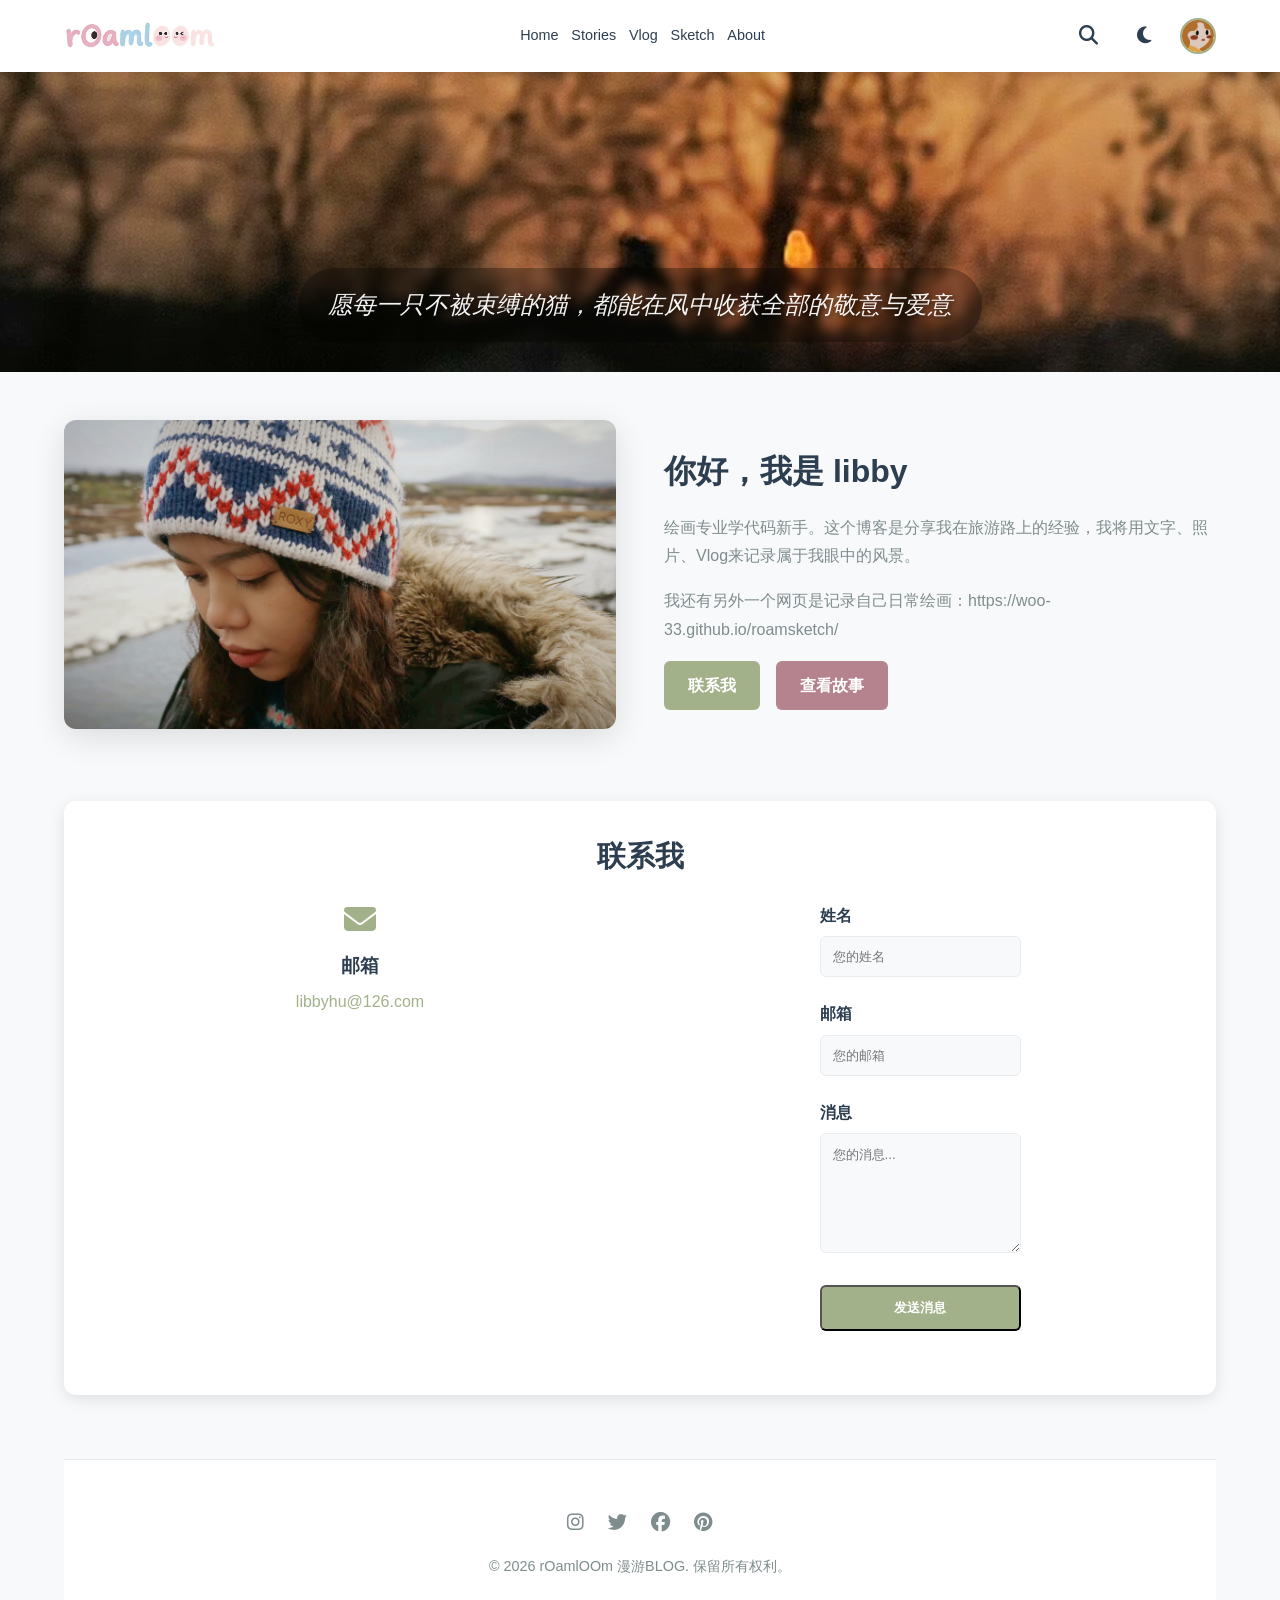
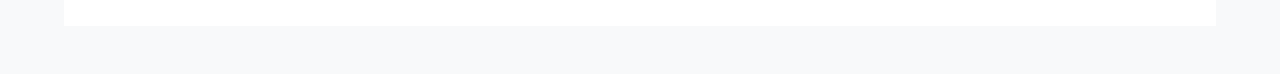
==== commit 46fc773a: "Update about.html" ====
--- a/about.html
+++ b/about.html
@@ -226,7 +226,7 @@
                     </p>
                     </p>
                     <p style="margin-bottom: 1rem; line-height: 1.8; color: var(--text-secondary);">
-                        我还有另外一个网页是记录自己日常绘画：https://libbywo.github.io/roamsketch/
+                        我还有另外一个网页是记录自己日常绘画：https://woo-33.github.io/roamsketch/
                     </p>
                     
                     <div style="display: flex; gap: 1rem;">
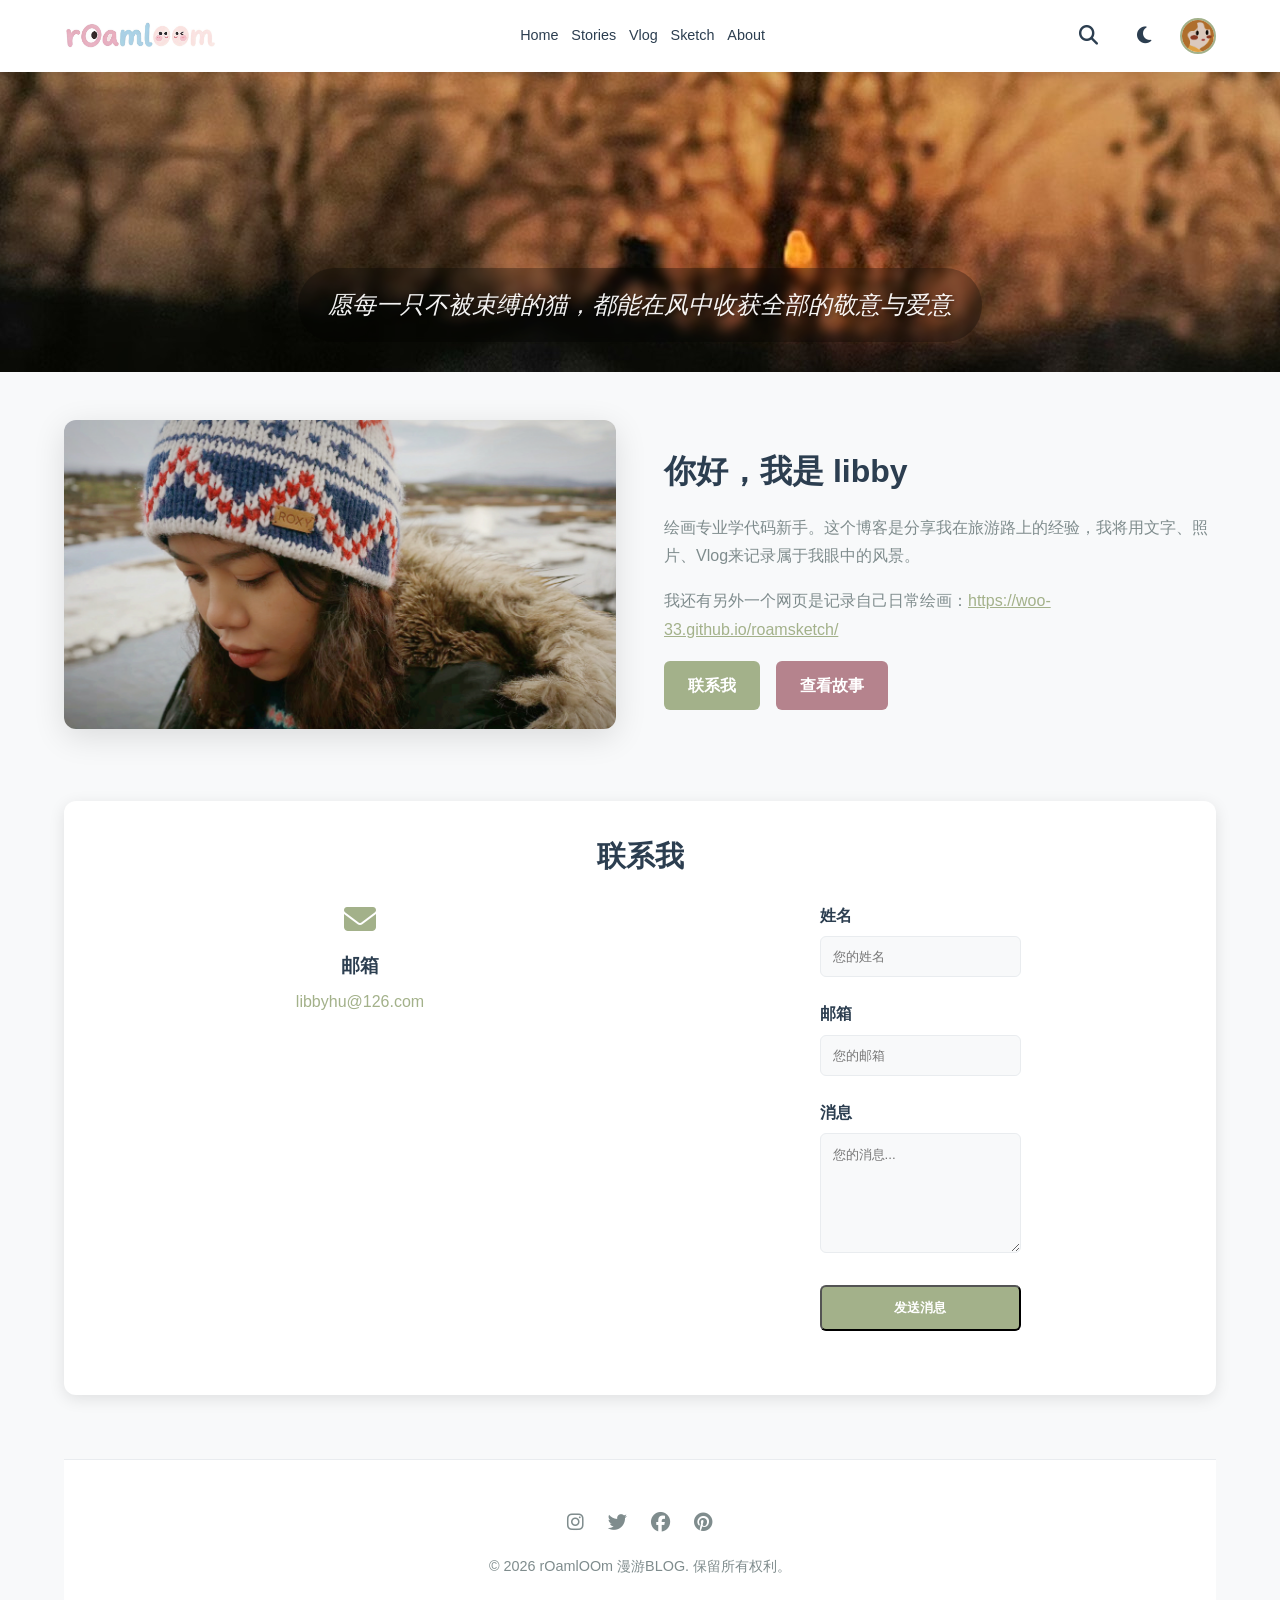
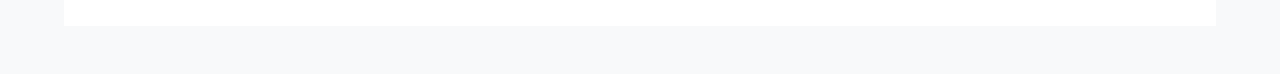
==== commit c5a17f5d: "Add hyperlink to drawing website in about.html Updated link to daily drawing website with HTML ancho" ====
--- a/about.html
+++ b/about.html
@@ -226,7 +226,7 @@
                     </p>
                     </p>
                     <p style="margin-bottom: 1rem; line-height: 1.8; color: var(--text-secondary);">
-                        我还有另外一个网页是记录自己日常绘画：https://woo-33.github.io/roamsketch/
+                        我还有另外一个网页是记录自己日常绘画：<a href="https://woo-33.github.io/roamsketch/" target="_blank" rel="noopener noreferrer" style="color: var(--accent-main); text-decoration: underline;">https://woo-33.github.io/roamsketch/</a>
                     </p>
                     
                     <div style="display: flex; gap: 1rem;">
